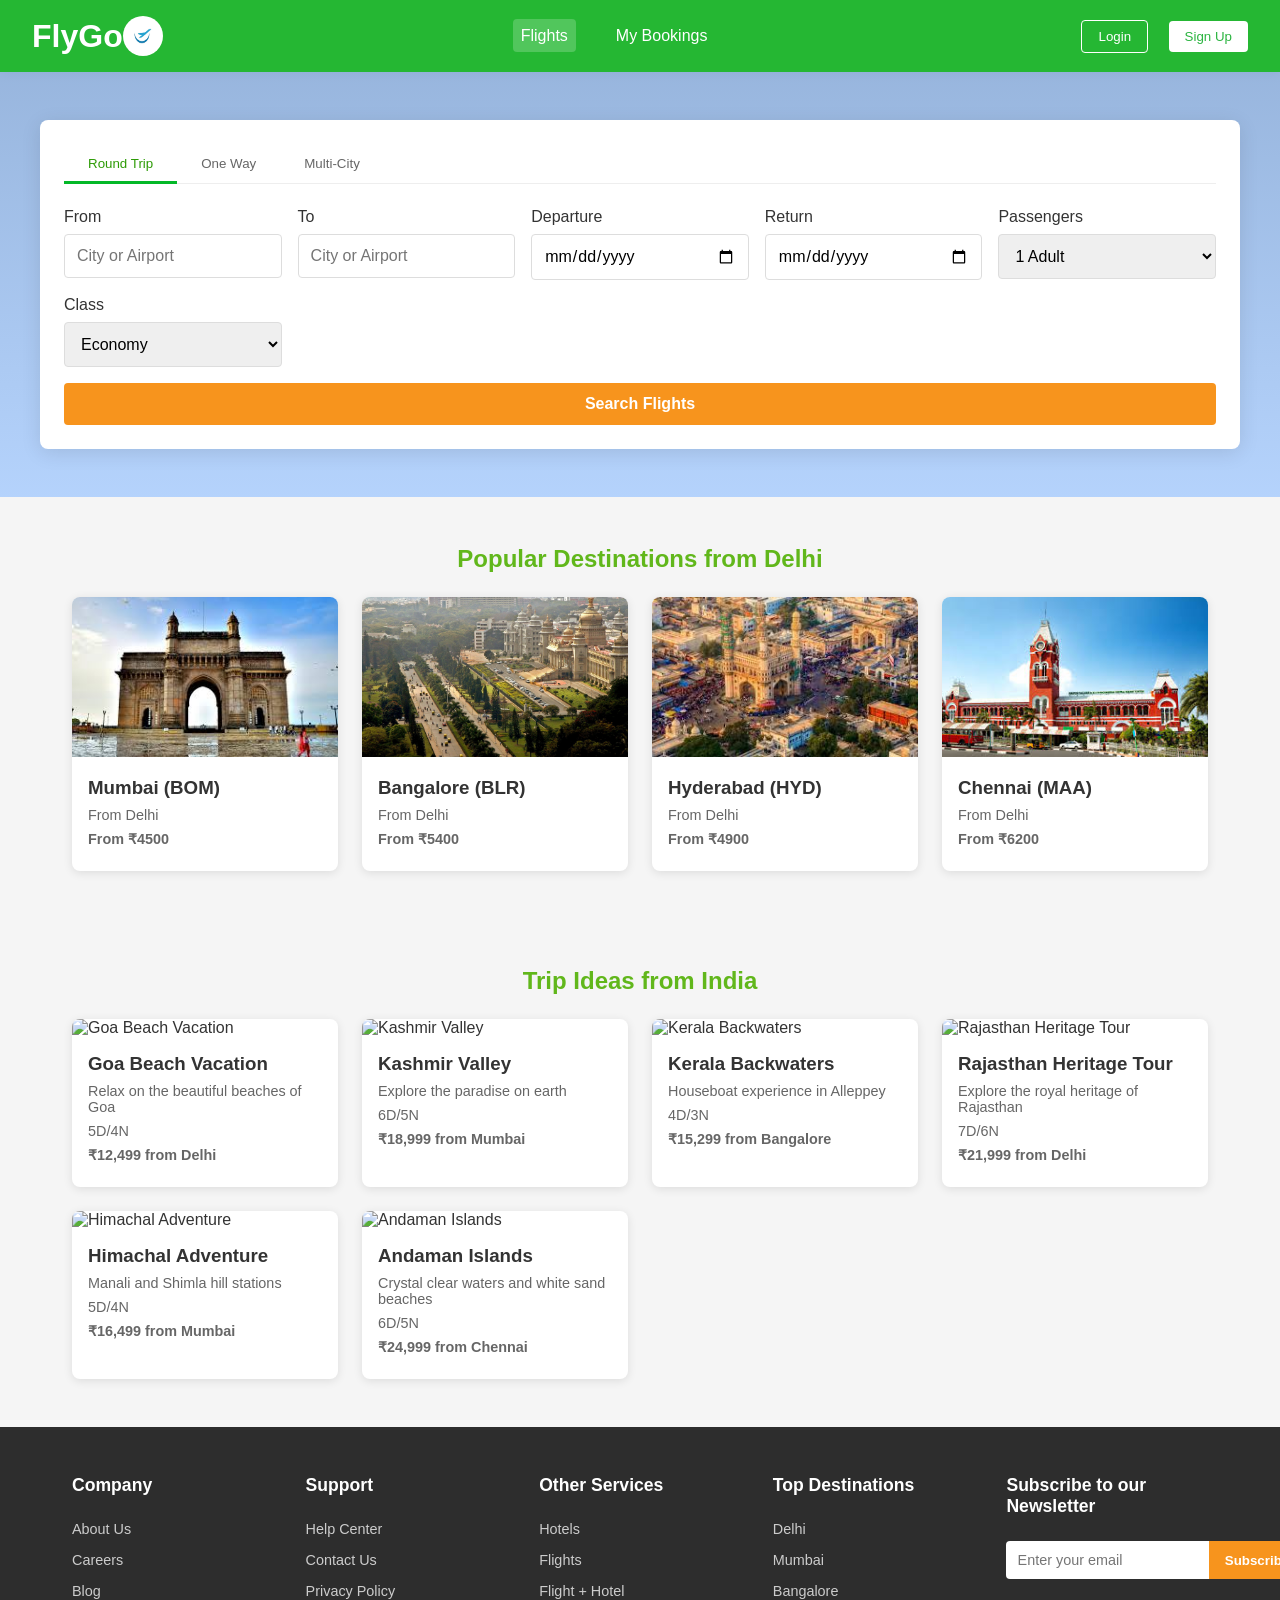
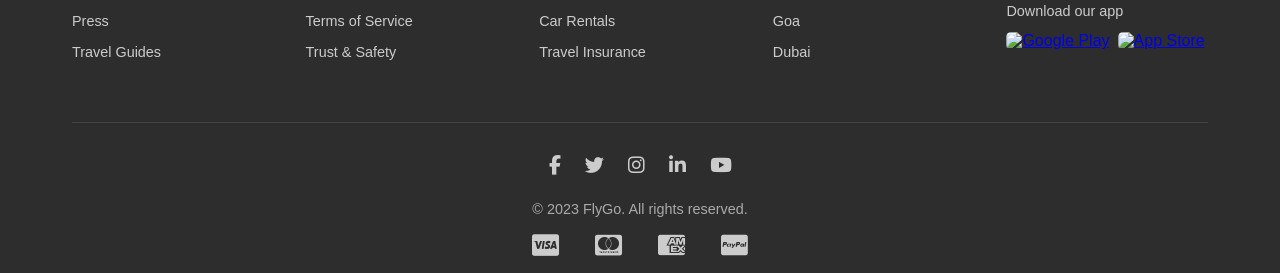
==== index.html @ 9ef1fcca "change html file" ====
<!DOCTYPE html>
<html lang="en">
<head>
    <meta charset="UTF-8">
    <meta name="viewport" content="width=device-width, initial-scale=1.0">
    <title>FlyGo - Flight Booking App</title>
    <link rel="stylesheet" href="https://cdnjs.cloudflare.com/ajax/libs/font-awesome/6.4.0/css/all.min.css">
    <link rel="stylesheet" href="styles.css">
</head>
<body>
    <!-- Header/Navigation -->
    <header>
        <nav>
            <div class="logo">
                <h1>FlyGo</h1>
                <img src="./assets/logof.jpg" alt="">
            </div>
            <ul class="nav-links">
                <li><a href="#" class="active">Flights</a></li>
               
                <li><a href="#">My Bookings</a></li>
            </ul>
            <div class="auth-buttons">
                <button id="loginBtn">Login</button>
                <button id="signupBtn">Sign Up</button>
            </div>
        </nav>
    </header>

    <!-- Hero Section with Search Form -->
    <section class="hero">
        <div class="search-container">
            <div class="tabs">
                <button class="tab active">Round Trip</button>
                <button class="tab">One Way</button>
                <button class="tab">Multi-City</button>
            </div>
            <form id="flightSearchForm">
                <div class="form-group">
                    <label for="from">From</label>
                    <input type="text" id="from" placeholder="City or Airport" required>
                </div>
                <div class="form-group">
                    <label for="to">To</label>
                    <input type="text" id="to" placeholder="City or Airport" required>
                </div>
                <div class="form-group">
                    <label for="departure">Departure</label>
                    <input type="date" id="departure" required>
                </div>
                <div class="form-group">
                    <label for="return">Return</label>
                    <input type="date" id="return">
                </div>
                <div class="form-group">
                    <label for="passengers">Passengers</label>
                    <select id="passengers">
                        <option value="1">1 Adult</option>
                        <option value="2">2 Adults</option>
                        <option value="3">3 Adults</option>
                        <option value="4">4 Adults</option>
                    </select>
                </div>
                <div class="form-group">
                    <label for="class">Class</label>
                    <select id="class">
                        <option value="economy">Economy</option>
                        <option value="premium">Premium Economy</option>
                        <option value="business">Business</option>
                        <option value="first">First Class</option>
                    </select>
                </div>
                <button type="submit" class="search-btn">Search Flights</button>
            </form>
        </div>
    </section>

    <!-- Popular Destinations Section -->
<section class="popular-destinations">
    <div class="container">
        <h2>Popular Destinations from Delhi</h2>
        <div class="destinations-grid" id="destinationsGrid">
            <!-- Will be populated by JavaScript -->
        </div>
    </div>
</section>

<!-- Trip Ideas Section -->
<section class="trip-ideas">
    <div class="container">
        <h2>Trip Ideas from India</h2>
        <div class="ideas-grid" id="ideasGrid">
            <!-- Will be populated by JavaScript -->
        </div>
    </div>
</section>

    <!-- Flight Results Section (Initially Hidden) -->
    <section class="flight-results" id="flightResults" style="display: none;">
        <h2>Available Flights</h2>
        <div class="filters">
            <div class="filter">
                <label>Sort By:</label>
                <select id="sortBy">
                    <option value="price">Price (Low to High)</option>
                    <option value="duration">Duration (Shortest)</option>
                    <option value="departure">Departure Time</option>
                </select>
            </div>
            <div class="filter">
                <label>Price Range:</label>
                <input type="range" id="priceRange" min="0" max="10000" step="500" value="10000">
                <span id="priceValue">Up to ₹10,000</span>
            </div>
        </div>
        <div class="results-container" id="resultsContainer">
            <!-- Flight cards will be inserted here by JavaScript -->
        </div>
    </section>

    <!-- Booking Form (Initially Hidden) -->
    <section class="booking-form" id="bookingForm" style="display: none;">
        <h2>Complete Your Booking</h2>
        <form id="passengerDetailsForm">
            <div class="form-section">
                <h3>Passenger Details</h3>
                <div id="passengerFields">
                    <!-- Passenger fields will be added here based on number of passengers -->
                </div>
            </div>
            <div class="form-section">
                <h3>Contact Information</h3>
                <div class="form-group">
                    <label for="email">Email</label>
                    <input type="email" id="email" required>
                </div>
                <div class="form-group">
                    <label for="phone">Phone Number</label>
                    <input type="tel" id="phone" required>
                </div>
            </div>
            <div class="form-actions">
                <button type="button" id="backToResults">Back to Results</button>
                <button type="submit" class="book-now-btn">Book Now</button>
            </div>
        </form>
    </section>

    <!-- Confirmation Section (Initially Hidden) -->
    <section class="confirmation" id="confirmation" style="display: none;">
        <div class="confirmation-card">
            <i class="fas fa-check-circle"></i>
            <h2>Booking Confirmed!</h2>
            <p id="confirmationDetails"></p>
            <button id="viewBookingBtn">View My Booking</button>
            <button id="newSearchBtn">New Search</button>
        </div>
    </section>

    <!-- My Bookings Section (Initially Hidden) -->
    <section class="my-bookings" id="myBookings" style="display: none;">
        <h2>My Bookings</h2>
        <div class="bookings-container" id="bookingsContainer">
            <!-- Bookings will be inserted here by JavaScript -->
        </div>
    </section>

    <!-- Login Modal -->
    <div class="modal" id="loginModal">
        <div class="modal-content">
            <span class="close">&times;</span>
            <h2>Login</h2>
            <form id="loginForm">
                <div class="form-group">
                    <label for="loginEmail">Email</label>
                    <input type="email" id="loginEmail" required>
                </div>
                <div class="form-group">
                    <label for="loginPassword">Password</label>
                    <input type="password" id="loginPassword" required>
                </div>
                <button type="submit" class="auth-btn">Login</button>
            </form>
            <p class="auth-switch">Don't have an account? <a href="#" id="showSignup">Sign up</a></p>
        </div>
    </div>

    <!-- Signup Modal -->
    <div class="modal" id="signupModal">
        <div class="modal-content">
            <span class="close">&times;</span>
            <h2>Sign Up</h2>
            <form id="signupForm">
                <div class="form-group">
                    <label for="signupName">Full Name</label>
                    <input type="text" id="signupName" required>
                </div>
                <div class="form-group">
                    <label for="signupEmail">Email</label>
                    <input type="email" id="signupEmail" required>
                </div>
                <div class="form-group">
                    <label for="signupPassword">Password</label>
                    <input type="password" id="signupPassword" required>
                </div>
                <div class="form-group">
                    <label for="signupConfirmPassword">Confirm Password</label>
                    <input type="password" id="signupConfirmPassword" required>
                </div>
                <button type="submit" class="auth-btn">Sign Up</button>
            </form>
            <p class="auth-switch">Already have an account? <a href="#" id="showLogin">Login</a></p>
        </div>

    </div>

    <footer class="footer">
    <div class="footer-container">
        <!-- Top Section -->
        <div class="footer-top">
            <div class="footer-column">
                <h3>Company</h3>
                <ul>
                    <li><a href="#">About Us</a></li>
                    <li><a href="#">Careers</a></li>
                    <li><a href="#">Blog</a></li>
                    <li><a href="#">Press</a></li>
                    <li><a href="#">Travel Guides</a></li>
                </ul>
            </div>
            
            <div class="footer-column">
                <h3>Support</h3>
                <ul>
                    <li><a href="#">Help Center</a></li>
                    <li><a href="#">Contact Us</a></li>
                    <li><a href="#">Privacy Policy</a></li>
                    <li><a href="#">Terms of Service</a></li>
                    <li><a href="#">Trust & Safety</a></li>
                </ul>
            </div>
            
            <div class="footer-column">
                <h3>Other Services</h3>
                <ul>
                    <li><a href="#">Hotels</a></li>
                    <li><a href="#">Flights</a></li>
                    <li><a href="#">Flight + Hotel</a></li>
                    <li><a href="#">Car Rentals</a></li>
                    <li><a href="#">Travel Insurance</a></li>
                </ul>
            </div>
            
            <div class="footer-column">
                <h3>Top Destinations</h3>
                <ul>
                    <li><a href="#">Delhi</a></li>
                    <li><a href="#">Mumbai</a></li>
                    <li><a href="#">Bangalore</a></li>
                    <li><a href="#">Goa</a></li>
                    <li><a href="#">Dubai</a></li>
                </ul>
            </div>
            
            <div class="footer-column">
                <h3>Subscribe to our Newsletter</h3>
                <form class="newsletter-form">
                    <input type="email" placeholder="Enter your email">
                    <button type="submit">Subscribe</button>
                </form>
                <div class="app-download">
                    <p>Download our app</p>
                    <div class="app-buttons">
                        <a href="#"><img src="https://encrypted-tbn0.gstatic.com/images?q=tbn:ANd9GcRb5LOPUgzjbz_m4aVulC-GU5zu-30HBdYnAg&s" alt="Google Play"></a>
                        <a href="#"><img src="https://encrypted-tbn0.gstatic.com/images?q=tbn:ANd9GcRa-JDxQbs5MCqbpmEsgcN_Apap-EZOn8SZLQ&s" alt="App Store"></a>
                    </div>
                </div>
            </div>
        </div>
        
        <!-- Bottom Section -->
        <div class="footer-bottom">
            <div class="social-links">
                <a href="#"><i class="fab fa-facebook-f"></i></a>
                <a href="#"><i class="fab fa-twitter"></i></a>
                <a href="#"><i class="fab fa-instagram"></i></a>
                <a href="#"><i class="fab fa-linkedin-in"></i></a>
                <a href="#"><i class="fab fa-youtube"></i></a>
            </div>
            
            <div class="copyright">
                <p>&copy; 2023 FlyGo. All rights reserved.</p>
                <div class="payment-methods">
                    <i class="fab fa-cc-visa"></i>
                    <i class="fab fa-cc-mastercard"></i>
                    <i class="fab fa-cc-amex"></i>
                    <i class="fab fa-cc-paypal"></i>
                </div>
            </div>
        </div>
    </div>
</footer>

    <script src="script.js"></script>
</body>
</html>
---- styles.css ----
/* Global Styles */
* {
  margin: 0;
  padding: 0;
  box-sizing: border-box;
  font-family:Arial, Helvetica, sans-serif
}

body {
  background-color: #f5f5f5;
  color: #333;
}

/* Header Styles */
header {
  background-color: #25b733;
  color: white;
  padding: 1rem 2rem;
  box-shadow: 0 2px 10px rgba(0, 0, 0, 0.1);
}

nav {
  display: flex;
  justify-content: space-between;
  align-items: center;
}
.logo {
  display: flex;
  justify-content: center;
  align-items: center;
}
.logo img{
  height: 40px;
  width: 40px;
  border-radius: 50%;
}
.logo h1 {
  font-size: 2rem;
  font-weight: bold;
  color: white;
}

.nav-links {
  display: flex;
  list-style: none;
}

.nav-links li {
  margin: 0 1rem;
}

.nav-links a {
  color: white;
  text-decoration: none;
  font-weight: 500;
  padding: 0.5rem;
  border-radius: 4px;
  transition: background-color 0.3s;
}

.nav-links a.active {
  background-color: rgba(255, 255, 255, 0.2);
}

.nav-links a:hover {
  background-color: rgba(255, 255, 255, 0.1);
}

.auth-buttons button {
  margin-left: 1rem;
  padding: 0.5rem 1rem;
  border: none;
  border-radius: 4px;
  cursor: pointer;
  font-weight: 500;
  transition: all 0.3s;
}

.auth-buttons button:first-child {
  background-color: transparent;
  color: white;
  border: 1px solid white;
}

.auth-buttons button:first-child:hover {
  background-color: rgba(255, 255, 255, 0.1);
}

.auth-buttons button:last-child {
  background-color: white;
  color: #2bb440;
}

.auth-buttons button:last-child:hover {
  background-color: #f0f0f0;
}

/* Hero Section */
.hero {
  background-image: linear-gradient(
      rgba(113, 155, 212, 0.7),
      rgba(153, 196, 255, 0.7)
    ),
    url("https://images.unsplash.com/photo-1436491865332-7a61a109cc05?ixlib=rb-1.2.1&auto=format&fit=crop&w=1350&q=80");
  background-size: cover;
  background-position: center;
  padding: 3rem 2rem;
  color: white;
  text-align: center;
}
/* Popular Destinations & Trip Ideas */
.popular-destinations,
.trip-ideas {
  padding: 3rem 2rem;
  max-width: 1200px;
  margin: 0 auto;
}

.popular-destinations h2,
.trip-ideas h2 {
  margin-bottom: 1.5rem;
  color: #61b71b;
  text-align: center;
}

.destinations-grid,
.ideas-grid {
  display: grid;
  grid-template-columns: repeat(auto-fill, minmax(250px, 1fr));
  gap: 1.5rem;
}

.destination-card,
.idea-card {
  background-color: white;
  border-radius: 8px;
  overflow: hidden;
  box-shadow: 0 2px 10px rgba(0, 0, 0, 0.1);
  transition: transform 0.3s, box-shadow 0.3s;
}

.destination-card:hover,
.idea-card:hover {
  transform: translateY(-5px);
  box-shadow: 0 5px 15px rgba(0, 0, 0, 0.2);
}

.destination-card img,
.idea-card img {
  width: 100%;
  height: 160px;
  object-fit: cover;
}

.destination-info,
.idea-info {
  padding: 1rem;
}

.destination-info h3,
.idea-info h3 {
  margin-bottom: 0.5rem;
  color: #333;
}

.destination-info p,
.idea-info p {
  color: #666;
  font-size: 0.9rem;
  margin-bottom: 0.5rem;
}

.destination-price,
.idea-price {
  font-weight: bold;
  color: #14ab1b;
  margin-top: 0.5rem;
}

/* Tab Navigation */
.tab-content {
  display: none;
}

.tab-content.active {
  display: block;
}

.search-container {
  max-width: 1200px;
  margin: 0 auto;
  background-color: white;
  border-radius: 8px;
  padding: 1.5rem;
  box-shadow: 0 4px 20px rgba(0, 0, 0, 0.1);
}

.tabs {
  display: flex;
  margin-bottom: 1.5rem;
  border-bottom: 1px solid #eee;
}

.tab {
  padding: 0.75rem 1.5rem;
  background: none;
  border: none;
  cursor: pointer;
  font-weight: 500;
  color: #666;
  position: relative;
}

.tab.active {
  color: #2d9b06;
}

.tab.active::after {
  content: "";
  position: absolute;
  bottom: -1px;
  left: 0;
  width: 100%;
  height: 3px;
  background-color: #03b828;
}

#flightSearchForm {
  display: grid;
  grid-template-columns: repeat(auto-fit, minmax(200px, 1fr));
  gap: 1rem;
}

.form-group {
  display: flex;
  flex-direction: column;
}

.form-group label {
  margin-bottom: 0.5rem;
  font-weight: 500;
  color: #333;
  text-align: left;
}

.form-group input,
.form-group select {
  padding: 0.75rem;
  border: 1px solid #ddd;
  border-radius: 4px;
  font-size: 1rem;
}

.search-btn {
  grid-column: 1 / -1;
  padding: 0.75rem;
  background-color: #f7941d;
  color: white;
  border: none;
  border-radius: 4px;
  font-size: 1rem;
  font-weight: 600;
  cursor: pointer;
  transition: background-color 0.3s;
}

.search-btn:hover {
  background-color: #e07e0c;
}

/* Flight Results */
.flight-results,
.my-bookings {
  max-width: 1200px;
  margin: 2rem auto;
  padding: 0 2rem;
}

.flight-results h2,
.my-bookings h2 {
  margin-bottom: 1.5rem;
  color: #00940a;
}

.filters {
  display: flex;
  justify-content: space-between;
  margin-bottom: 1.5rem;
  padding: 1rem;
  background-color: white;
  border-radius: 8px;
  box-shadow: 0 2px 10px rgba(0, 0, 0, 0.05);
}

.filter {
  display: flex;
  align-items: center;
}

.filter label {
  margin-right: 0.5rem;
  font-weight: 500;
}

.filter select {
  padding: 0.5rem;
  border: 1px solid #ddd;
  border-radius: 4px;
}

.filter input[type="range"] {
  margin-right: 1rem;
}

.results-container,
.bookings-container {
  display: grid;
  gap: 1rem;
}


.booking-card {
  background-color: white;
  border-radius: 8px;
  padding: 1.5rem;
  box-shadow: 0 2px 10px rgba(0, 0, 0, 0.05);
  display: grid;
  grid-template-columns: 2fr 1fr 1fr 1fr;
  align-items: center;
}
.flight-card{
  background-color: white;
  border-radius: 8px;
  padding: 1.5rem;
  box-shadow: 0 2px 10px rgba(0, 0, 0, 0.05);
  display: grid;
  grid-template-columns: 2fr 1fr 1fr 1fr 1fr;
  align-items: center;
}

.flight-card:hover,
.booking-card:hover {
  box-shadow: 0 4px 15px rgba(0, 0, 0, 0.1);
}

.flight-info {
  display: flex;
  align-items: center;
}

.airline-logo {
  width: 50px;
  height: 50px;
  margin-right: 1rem;
  object-fit: contain;
}

.flight-details h3 {
  margin-bottom: 0.25rem;
}

.flight-details p {
  color: #666;
  font-size: 0.9rem;
}

.flight-time {
  text-align: center;
}

.flight-time p:first-child {
  font-weight: 500;
  font-size: 1.1rem;
}

.flight-time p:last-child {
  color: #666;
  font-size: 0.9rem;
}

.flight-duration {
  text-align: center;
  color: #666;
}

.flight-price {
  text-align: right;
}

.flight-price h3 {
  color: #228000;
  margin-bottom: 0.5rem;
}

.book-btn {
  padding: 0.5rem 1rem;
  background-color: #059201;
  color: white;
  border: none;
  border-radius: 4px;
  cursor: pointer;
  font-weight: 500;
  transition: background-color 0.3s;
}

.book-btn:hover {
  background-color: #166600;
}

/* Booking Form */
.booking-form {
  max-width: 800px;
  margin: 2rem auto;
  padding: 2rem;
  background-color: white;
  border-radius: 8px;
  box-shadow: 0 2px 10px rgba(0, 0, 0, 0.05);
}

.booking-form h2 {
  margin-bottom: 1.5rem;
  color: #1a8000;
}

.form-section {
  margin-bottom: 2rem;
}

.form-section h3 {
  margin-bottom: 1rem;
  color: #333;
  border-bottom: 1px solid #eee;
  padding-bottom: 0.5rem;
}

.passenger-field {
  display: grid;
  grid-template-columns: 1fr 1fr;
  gap: 1rem;
  margin-bottom: 1rem;
  padding-bottom: 1rem;
  border-bottom: 1px dashed #eee;
}

.form-actions {
  display: flex;
  justify-content: space-between;
  margin-top: 2rem;
}

.form-actions button {
  padding: 0.75rem 1.5rem;
  border: none;
  border-radius: 4px;
  cursor: pointer;
  font-weight: 500;
}

#backToResults {
  background-color: #f0f0f0;
  color: #333;
}

#backToResults:hover {
  background-color: #e0e0e0;
}

.book-now-btn {
  background-color: #048000;
  color: white;
}

.book-now-btn:hover {
  background-color: #006603;
}

/* Confirmation */
.confirmation {
  max-width: 600px;
  margin: 2rem auto;
  text-align: center;
}

.confirmation-card {
  background-color: white;
  padding: 3rem 2rem;
  border-radius: 8px;
  box-shadow: 0 2px 10px rgba(0, 0, 0, 0.05);
}

.confirmation-card i {
  font-size: 4rem;
  color: #4caf50;
  margin-bottom: 1rem;
}

.confirmation-card h2 {
  margin-bottom: 1rem;
  color: #003580;
}

.confirmation-card p {
  margin-bottom: 2rem;
  color: #666;
}

.confirmation-card button {
  padding: 0.75rem 1.5rem;
  margin: 0 0.5rem;
  border: none;
  border-radius: 4px;
  cursor: pointer;
  font-weight: 500;
}

#viewBookingBtn {
  background-color: #1da102;
  color: white;
}

#viewBookingBtn:hover {
  background-color: #028102;
}

#newSearchBtn {
  background-color: #f0f0f0;
  color: #333;
}

#newSearchBtn:hover {
  background-color: #e0e0e0;
}

/* Modal Styles */
.modal {
  display: none;
  position: fixed;
  z-index: 1000;
  left: 0;
  top: 0;
  width: 100%;
  height: 100%;
  background-color: rgba(0, 0, 0, 0.5);
}

.modal-content {
  background-color: white;
  margin: 10% auto;
  padding: 2rem;
  border-radius: 8px;
  width: 400px;
  max-width: 90%;
  box-shadow: 0 4px 20px rgba(0, 0, 0, 0.2);
  position: relative;
}

.close {
  position: absolute;
  top: 1rem;
  right: 1.5rem;
  font-size: 1.5rem;
  cursor: pointer;
  color: #666;
}

.auth-btn {
  width: 100%;
  padding: 0.75rem;
  background-color: #1ca701;
  color: white;
  border: none;
  border-radius: 4px;
  font-size: 1rem;
  font-weight: 600;
  cursor: pointer;
  margin-top: 1rem;
  transition: background-color 0.3s;
}

.auth-btn:hover {
  background-color: #148201;
}

.auth-switch {
  text-align: center;
  margin-top: 1rem;
  color: #666;
}

.auth-switch a {
  color: #288f02;
  text-decoration: none;
  font-weight: 500;
}

/* Responsive Styles */
@media (max-width: 768px) {
  nav {
    flex-direction: column;
    align-items: flex-start;
  }

  .nav-links {
    margin: 1rem 0;
  }

  .auth-buttons {
    margin-top: 1rem;
  }

  .flight-card {
    grid-template-columns: 1fr;
    gap: 1rem;
  }

  .flight-info,
  .flight-time,
  .flight-duration,
  .flight-price {
    text-align: left;
  }

  .book-btn {
    width: 100%;
  }

  .passenger-field {
    grid-template-columns: 1fr;
  }
}


/* Footer Styles */
.footer {
    background-color: #2d2d2d;
    color: #fff;
    padding: 3rem 0 1rem;
    font-family: 'Segoe UI', Tahoma, Geneva, Verdana, sans-serif;
}

.footer-container {
    max-width: 1200px;
    margin: 0 auto;
    padding: 0 2rem;
}

.footer-top {
    display: grid;
    grid-template-columns: repeat(auto-fit, minmax(200px, 1fr));
    gap: 2rem;
    margin-bottom: 3rem;
}

.footer-column h3 {
    font-size: 1.1rem;
    margin-bottom: 1.5rem;
    color: #fff;
    font-weight: 600;
}

.footer-column ul {
    list-style: none;
    padding: 0;
    margin: 0;
}

.footer-column ul li {
    margin-bottom: 0.8rem;
}

.footer-column ul li a {
    color: #ccc;
    text-decoration: none;
    font-size: 0.9rem;
    transition: color 0.3s;
}

.footer-column ul li a:hover {
    color: #fff;
}

.newsletter-form {
    display: flex;
    margin-bottom: 1.5rem;
}

.newsletter-form input {
    padding: 0.7rem;
    border: none;
    border-radius: 4px 0 0 4px;
    flex: 1;
    font-size: 0.9rem;
}

.newsletter-form button {
    padding: 0 1rem;
    background-color: #f7941d;
    color: white;
    border: none;
    border-radius: 0 4px 4px 0;
    cursor: pointer;
    font-weight: 600;
    transition: background-color 0.3s;
}

.newsletter-form button:hover {
    background-color: #e07e0c;
}

.app-download p {
    font-size: 0.9rem;
    margin-bottom: 0.8rem;
    color: #ccc;
}

.app-buttons {
    display: flex;
    gap: 0.5rem;
}

.app-buttons img {
    height: 40px;
    border-radius: 5px;
}

.footer-bottom {
    border-top: 1px solid #444;
    padding-top: 2rem;
    display: flex;
    flex-direction: column;
    align-items: center;
    gap: 1.5rem;
}

.social-links {
    display: flex;
    gap: 1.5rem;
}

.social-links a {
    color: #ccc;
    font-size: 1.2rem;
    transition: color 0.3s;
}

.social-links a:hover {
    color: #fff;
}

.copyright {
    text-align: center;
    font-size: 0.9rem;
    color: #aaa;
}

.payment-methods {
    margin-top: 1rem;
    display: flex;
    justify-content: space-between;
    gap: 1rem;
    font-size: 1.5rem;
    color: #ccc;
}

/* Responsive Styles */
@media (max-width: 768px) {
    .footer-top {
        grid-template-columns: 1fr 1fr;
    }
    
    .footer-column:last-child {
        grid-column: span 2;
    }
    
    .newsletter-form {
        flex-direction: column;
    }
    
    .newsletter-form input,
    .newsletter-form button {
        width: 100%;
        border-radius: 4px;
    }
    
    .newsletter-form button {
        margin-top: 0.5rem;
    }
    
    .app-buttons {
        flex-direction: column;
    }
}
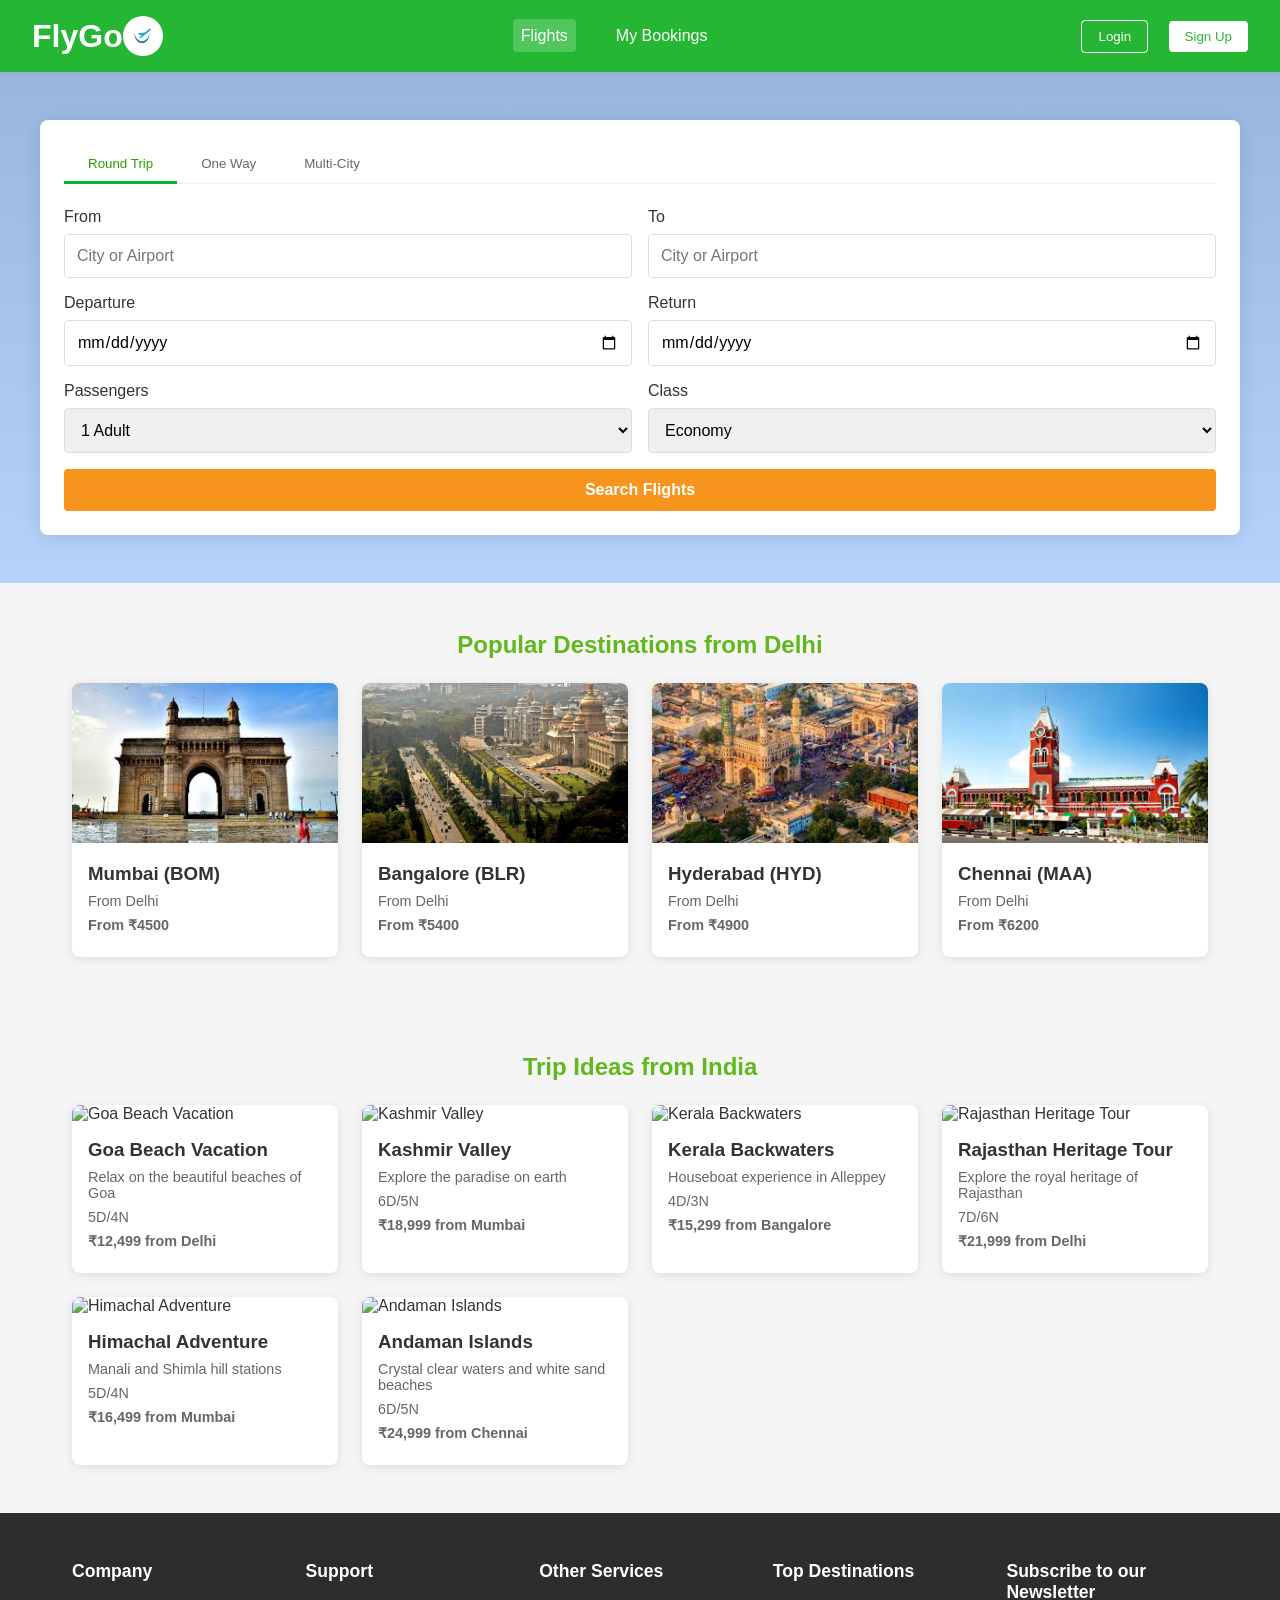
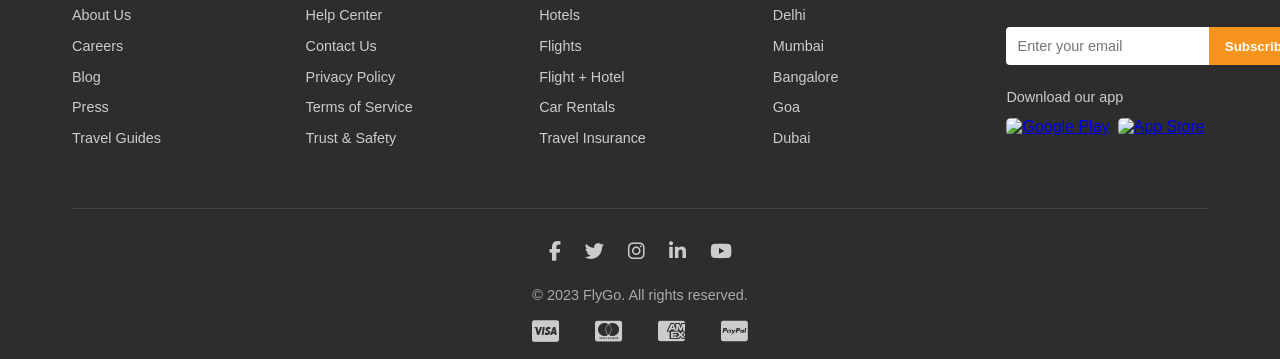
==== commit a6e89aa2: "improve search container" ====
--- a/index.html
+++ b/index.html
@@ -302,5 +302,6 @@
 </footer>
 
     <script src="script.js"></script>
+    
 </body>
 </html>
--- a/styles.css
+++ b/styles.css
@@ -28,6 +28,7 @@
   display: flex;
   justify-content: center;
   align-items: center;
+  
 }
 .logo img{
   height: 40px;
@@ -227,7 +228,7 @@
 
 #flightSearchForm {
   display: grid;
-  grid-template-columns: repeat(auto-fit, minmax(200px, 1fr));
+  grid-template-columns: repeat(auto-fit, minmax(400px, 1fr));
   gap: 1rem;
 }
 
